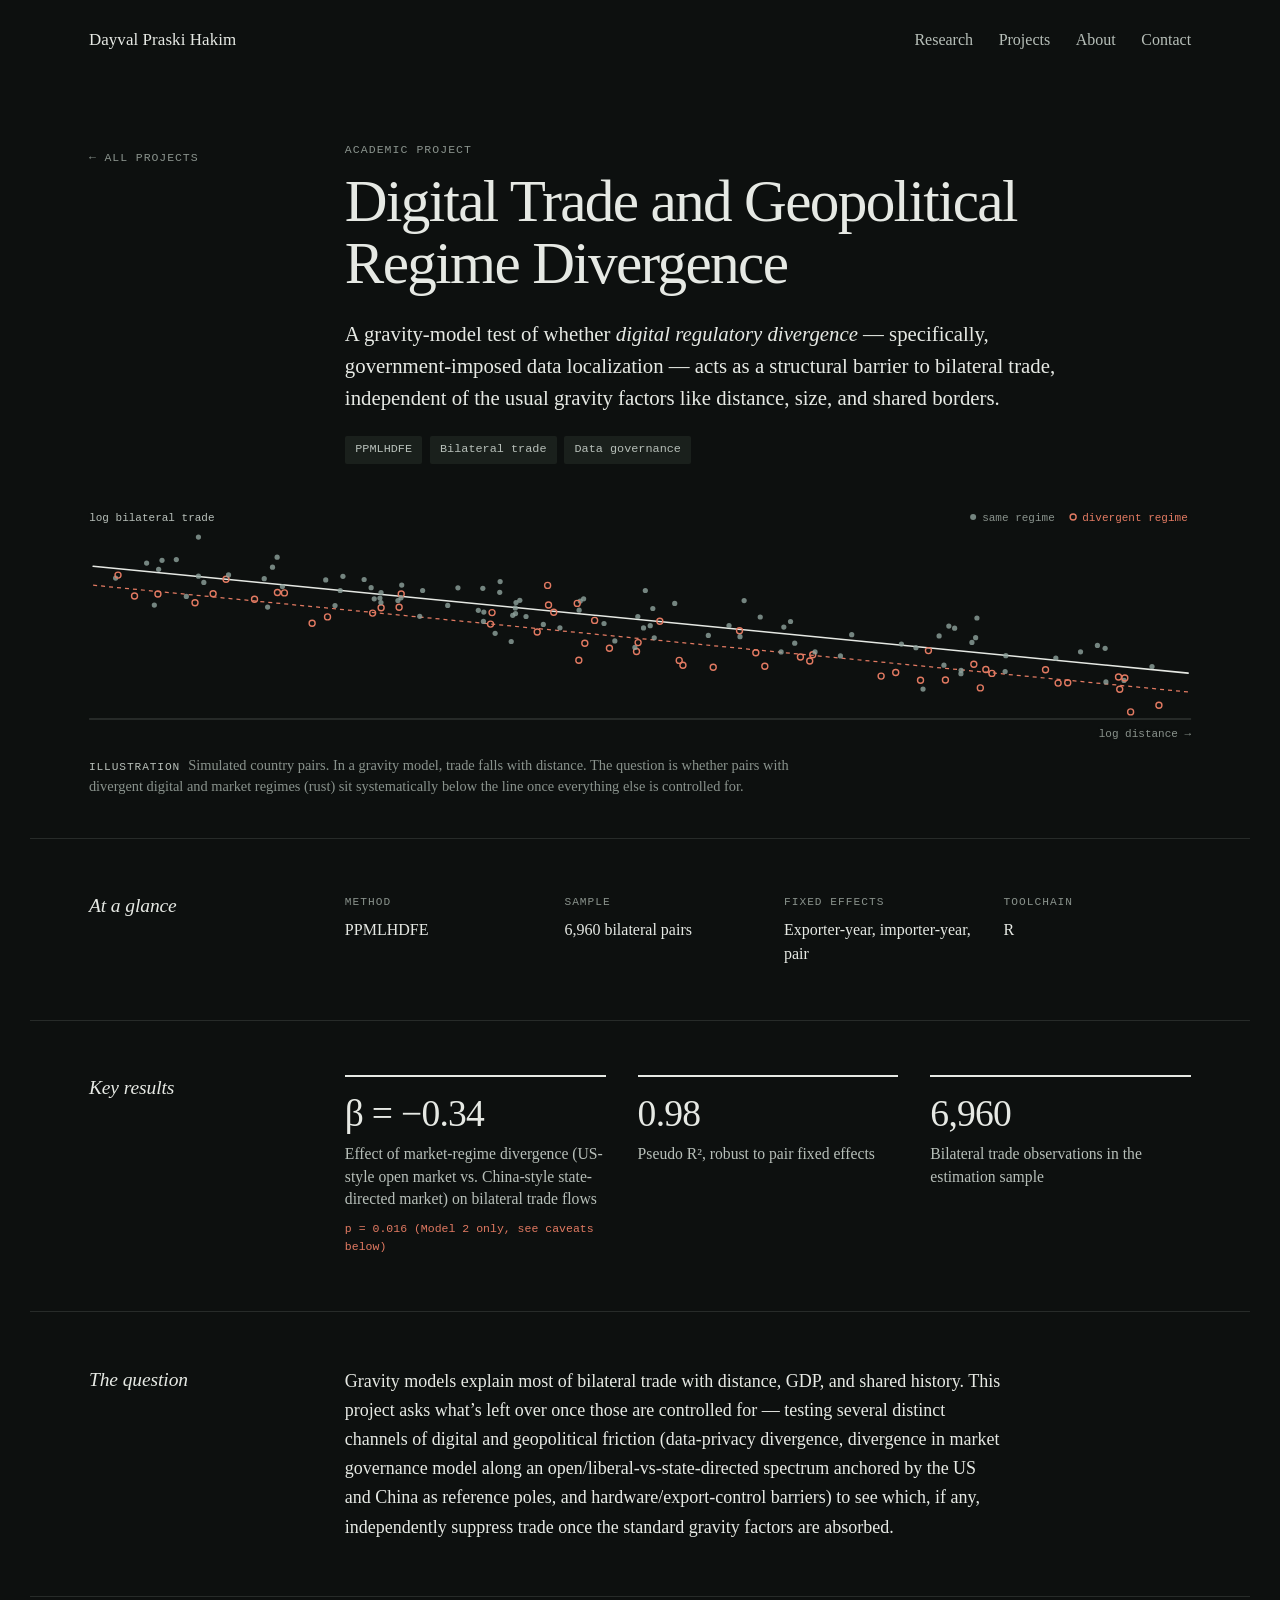
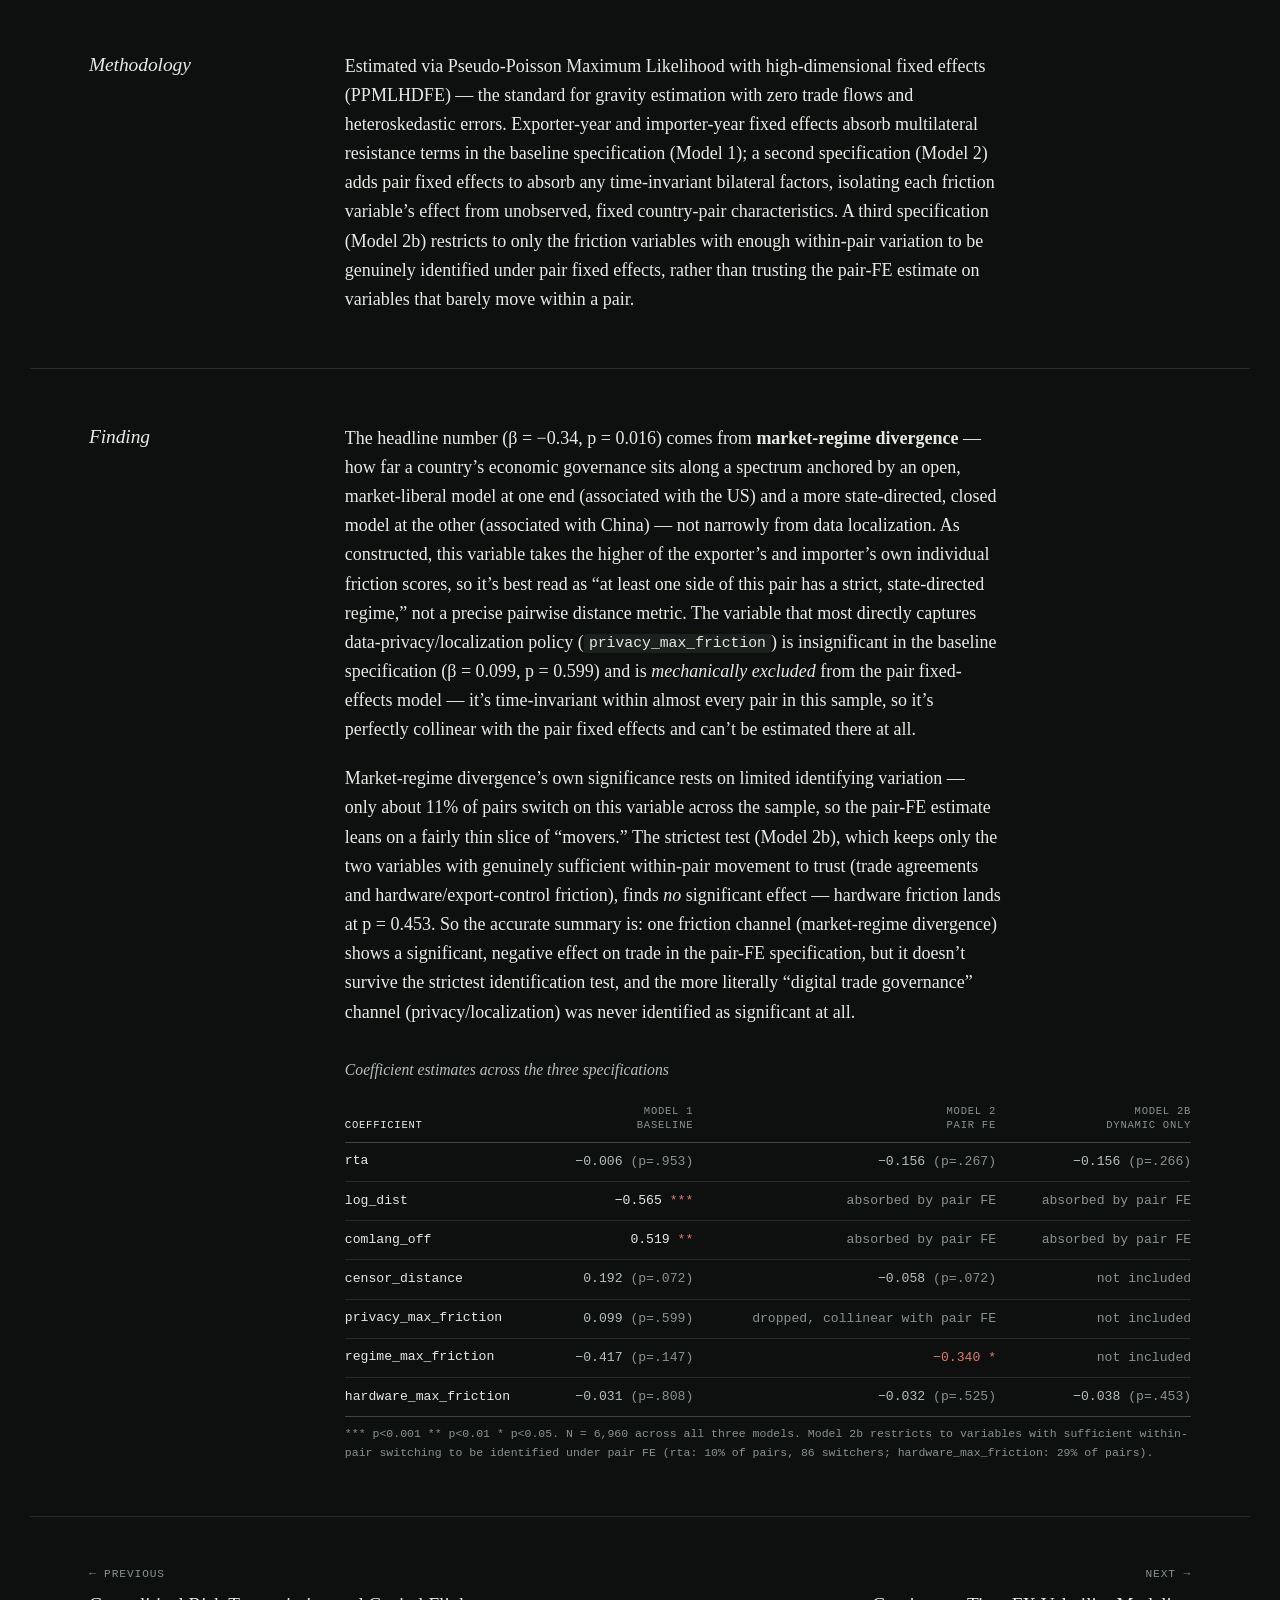
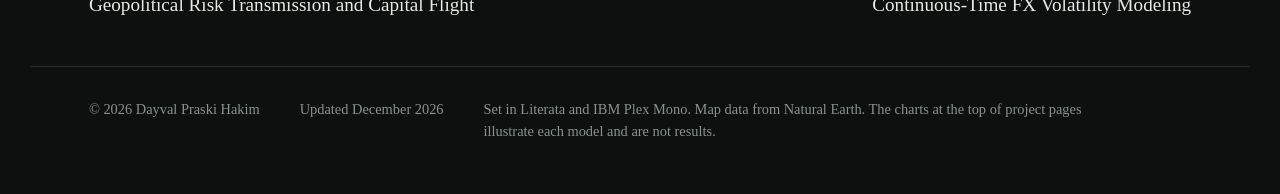
==== digital-trade.html @ ca42f5f5 "Add files via upload" ====
<!DOCTYPE html>
<html lang="en" class="no-js">
<head>
<meta charset="utf-8">
<meta name="viewport" content="width=device-width, initial-scale=1">
<title>Digital Trade &amp; Geopolitical Regime Divergence — D. P. Hakim</title>
<meta name="description" content="PPMLHDFE gravity estimation on how digital regulatory divergence and data localization affect bilateral trade flows.">
<meta name="author" content="Dayval Praski Hakim">
<meta name="theme-color" content="#0d100f">
<meta property="og:type" content="website">
<meta property="og:title" content="Digital Trade &amp; Geopolitical Regime Divergence — D. P. Hakim">
<meta property="og:description" content="PPMLHDFE gravity estimation on how digital regulatory divergence and data localization affect bilateral trade flows.">
<meta property="og:url" content="https://dayvalpraskihakim.github.io/digital-trade.html">
<link rel="canonical" href="https://dayvalpraskihakim.github.io/digital-trade.html">
<link rel="icon" href="favicon.svg" type="image/svg+xml">
<link rel="preload" href="fonts/literata-roman.woff2" as="font" type="font/woff2" crossorigin>
<link rel="stylesheet" href="style.css">
<script>document.documentElement.className = "js";</script>
<script defer src="site.js"></script>
<script data-goatcounter="https://leq.goatcounter.com/count" async src="https://gc.zgo.at/count.js"></script>
</head>
<body>
<a class="skip" href="#main">Skip to content</a>

<header class="site-header shell">
  <a class="wordmark" href="index.html">Dayval Praski Hakim</a>
  <nav class="site-nav" aria-label="Main">
    <a href="index.html#research">Research</a>
    <a href="index.html#projects">Projects</a>
    <a href="index.html#about">About</a>
    <a href="index.html#contact">Contact</a>
  </nav>
</header>

<main id="main">
<header class="paper-head shell split">
  <div class="margin"><a class="back" href="index.html#projects">← All projects</a></div>
  <div>
    <p class="head-meta"><span class="kicker">Academic project</span></p>
    <h1 class="title">Digital Trade and Geopolitical Regime Divergence</h1>
    <p class="abstract">A gravity-model test of whether <em>digital regulatory divergence</em> — specifically, government-imposed data localization — acts as a structural barrier to bilateral trade, independent of the usual gravity factors like distance, size, and shared borders.</p>
    <ul class="tags" aria-label="Topics"><li>PPMLHDFE</li><li>Bilateral trade</li><li>Data governance</li></ul>
  </div>
</header>

<figure class="model shell">
  <div class="model-plot" data-plot="gravity" data-seed="5" role="img" aria-label="Simulated country pairs: log trade falls with log distance, and pairs with divergent regimes sit below the fitted line."></div>
  <figcaption><b>Illustration</b>Simulated country pairs. In a gravity model, trade falls with distance. The question is whether pairs with divergent digital and market regimes (rust) sit systematically below the line once everything else is controlled for.</figcaption>
</figure>

<section class="block shell split" id="glance">
  <div class="margin"><h2 class="label">At a glance</h2></div>
  <div>
    <dl class="facts facts-top">
      <div><dt>Method</dt><dd>PPMLHDFE</dd></div>
      <div><dt>Sample</dt><dd>6,960 bilateral pairs</dd></div>
      <div><dt>Fixed effects</dt><dd>Exporter-year, importer-year, pair</dd></div>
      <div><dt>Toolchain</dt><dd>R</dd></div>
    </dl>
  </div>
</section>

<section class="block shell split" id="results">
  <div class="margin"><h2 class="label">Key results</h2></div>
  <div>
    <div class="stats">
        <div class="stat"><div class="stat-num">β = −0.34</div><div class="stat-label">Effect of market-regime divergence (US-style open market vs. China-style state-directed market) on bilateral trade flows</div><div class="stat-note">p = 0.016 (Model 2 only, see caveats below)</div></div>
        <div class="stat"><div class="stat-num">0.98</div><div class="stat-label">Pseudo R², robust to pair fixed effects</div></div>
        <div class="stat"><div class="stat-num">6,960</div><div class="stat-label">Bilateral trade observations in the estimation sample</div></div>
      </div>
  </div>
</section>

<section class="block shell split" id="question">
  <div class="margin"><h2 class="label">The question</h2></div>
  <div>
    <div class="prose">
      <p>Gravity models explain most of bilateral trade with distance, GDP, and shared history. This project asks what’s left over once those are controlled for — testing several distinct channels of digital and geopolitical friction (data-privacy divergence, divergence in market governance model along an open/liberal-vs-state-directed spectrum anchored by the US and China as reference poles, and hardware/export-control barriers) to see which, if any, independently suppress trade once the standard gravity factors are absorbed.</p>
    </div>
  </div>
</section>

<section class="block shell split" id="method">
  <div class="margin"><h2 class="label">Methodology</h2></div>
  <div>
    <div class="prose">
      <p>Estimated via Pseudo-Poisson Maximum Likelihood with high-dimensional fixed effects (PPMLHDFE) — the standard for gravity estimation with zero trade flows and heteroskedastic errors. Exporter-year and importer-year fixed effects absorb multilateral resistance terms in the baseline specification (Model 1); a second specification (Model 2) adds pair fixed effects to absorb any time-invariant bilateral factors, isolating each friction variable’s effect from unobserved, fixed country-pair characteristics. A third specification (Model 2b) restricts to only the friction variables with enough within-pair variation to be genuinely identified under pair fixed effects, rather than trusting the pair-FE estimate on variables that barely move within a pair.</p>
    </div>
  </div>
</section>

<section class="block shell split" id="finding">
  <div class="margin"><h2 class="label">Finding</h2></div>
  <div>
                <div class="prose">
                  <p>The headline number (β = −0.34, p = 0.016) comes from <strong>market-regime divergence</strong> — how far a country’s economic governance sits along a spectrum anchored by an open, market-liberal model at one end (associated with the US) and a more state-directed, closed model at the other (associated with China) — not narrowly from data localization. As constructed, this variable takes the higher of the exporter’s and importer’s own individual friction scores, so it’s best read as “at least one side of this pair has a strict, state-directed regime,” not a precise pairwise distance metric. The variable that most directly captures data-privacy/localization policy (<code>privacy_max_friction</code>) is insignificant in the baseline specification (β = 0.099, p = 0.599) and is <em>mechanically excluded</em> from the pair fixed-effects model — it’s time-invariant within almost every pair in this sample, so it’s perfectly collinear with the pair fixed effects and can’t be estimated there at all.</p>
                  <p>Market-regime divergence’s own significance rests on limited identifying variation — only about 11% of pairs switch on this variable across the sample, so the pair-FE estimate leans on a fairly thin slice of “movers.” The strictest test (Model 2b), which keeps only the two variables with genuinely sufficient within-pair movement to trust (trade agreements and hardware/export-control friction), finds <em>no</em> significant effect — hardware friction lands at p = 0.453. So the accurate summary is: one friction channel (market-regime divergence) shows a significant, negative effect on trade in the pair-FE specification, but it doesn’t survive the strictest identification test, and the more literally “digital trade governance” channel (privacy/localization) was never identified as significant at all.</p>
                </div>

    <figure class="table-fig">
<figcaption class="table-cap">Coefficient estimates across the three specifications</figcaption>
<div class="table-wrap">
<table class="data">
        <thead>
          <tr><th scope="col">Coefficient</th><th scope="col">Model 1<br>Baseline</th><th scope="col">Model 2<br>Pair FE</th><th scope="col">Model 2b<br>Dynamic only</th></tr>
        </thead>
        <tbody>
          <tr><th scope="row">rta</th><td>−0.006 <span class="dim">(p=.953)</span></td><td>−0.156 <span class="dim">(p=.267)</span></td><td>−0.156 <span class="dim">(p=.266)</span></td></tr>
          <tr><th scope="row">log_dist</th><td class="strong">−0.565<span class="sig"> ***</span></td><td class="dim">absorbed by pair FE</td><td class="dim">absorbed by pair FE</td></tr>
          <tr><th scope="row">comlang_off</th><td class="strong">0.519<span class="sig"> **</span></td><td class="dim">absorbed by pair FE</td><td class="dim">absorbed by pair FE</td></tr>
          <tr><th scope="row">censor_distance</th><td>0.192 <span class="dim">(p=.072)</span></td><td>−0.058 <span class="dim">(p=.072)</span></td><td class="dim">not included</td></tr>
          <tr><th scope="row">privacy_max_friction</th><td>0.099 <span class="dim">(p=.599)</span></td><td class="dim">dropped, collinear with pair FE</td><td class="dim">not included</td></tr>
          <tr><th scope="row">regime_max_friction</th><td>−0.417 <span class="dim">(p=.147)</span></td><td class="sig">−0.340 *</td><td class="dim">not included</td></tr>
          <tr><th scope="row">hardware_max_friction</th><td>−0.031 <span class="dim">(p=.808)</span></td><td>−0.032 <span class="dim">(p=.525)</span></td><td>−0.038 <span class="dim">(p=.453)</span></td></tr>
        </tbody>
      </table>
</div>
</figure>
    <p class="table-note">*** p&lt;0.001  ** p&lt;0.01  * p&lt;0.05. N = 6,960 across all three models. Model 2b restricts to variables with sufficient within-pair switching to be identified under pair FE (rta: 10% of pairs, 86 switchers; hardware_max_friction: 29% of pairs).</p>
  </div>
</section>

<nav class="pager shell" aria-label="More projects">
  <a class="prev" href="main-project-a.html"><span class="dir">← Previous</span><span class="t">Geopolitical Risk Transmission and Capital Flight</span></a>
  <a class="next" href="fx-volatility.html"><span class="dir">Next →</span><span class="t">Continuous-Time FX Volatility Modeling</span></a>
</nav>
</main>

<footer class="site-footer shell">
  <p>© 2026 Dayval Praski Hakim</p>
  <p>Updated <span data-updated>September 2026</span></p>
  <p class="colophon">Set in Literata and IBM Plex Mono. Map data from Natural Earth. The charts at the top of project pages illustrate each model and are not results.</p>
</footer>
</body>
</html>
---- style.css ----
/* ==========================================================================
   Dayval Praski Hakim — site stylesheet
   One black palette for the whole site. Type: Literata (text + display)
   and IBM Plex Mono (numbers, labels). Rust marks shocks, significance
   and live status; sage carries everything else.
   ========================================================================== */

/* ---------- Fonts (self-hosted, see fonts/OFL-*.txt) ---------- */
@font-face {
  font-family: "Literata";
  src: url("fonts/literata-roman.woff2") format("woff2");
  font-weight: 300 700;
  font-style: normal;
  font-display: swap;
}
@font-face {
  font-family: "Literata";
  src: url("fonts/literata-italic.woff2") format("woff2");
  font-weight: 300 700;
  font-style: italic;
  font-display: swap;
}
@font-face {
  font-family: "IBM Plex Mono";
  src: url("fonts/plex-mono-400.woff2") format("woff2");
  font-weight: 400;
  font-style: normal;
  font-display: swap;
}
@font-face {
  font-family: "IBM Plex Mono";
  src: url("fonts/plex-mono-500.woff2") format("woff2");
  font-weight: 500;
  font-style: normal;
  font-display: swap;
}
/* Greek letters, arrows and maths symbols inside mono text come from Literata */
@font-face {
  font-family: "IBM Plex Mono";
  src: url("fonts/literata-roman.woff2") format("woff2");
  font-weight: 400 500;
  font-style: normal;
  font-display: swap;
  unicode-range: U+0370-03FF, U+2080-209F, U+2190-2195, U+2200-2211, U+2213-22FF;
}

/* ---------- Tokens ---------- */
:root {
  color-scheme: dark;

  --paper: #0d100f;      /* page ground */
  --raised: #151a17;     /* hover rows, cards */
  --plate: #1a201c;      /* figure mounts, tags */
  --ink: #e6e9e4;
  --ink-2: #b7bfb9;
  --ink-3: #89928c;
  --line: rgba(230, 233, 228, 0.12);
  --line-2: rgba(230, 233, 228, 0.24);

  --sage: #8fa39c;
  --sage-soft: #25302b;
  --sage-deep: #b9c7c0;
  --rust: #e27a62;
  --rust-wash: rgba(226, 122, 98, 0.16);
  --edge: rgba(0, 0, 0, 0.6);
  --dot: rgba(143, 163, 156, 0.34);

  --serif: "Literata", "Iowan Old Style", "Palatino Linotype", Palatino, Georgia, serif;
  --mono: "IBM Plex Mono", ui-monospace, "SFMono-Regular", Menlo, Consolas, monospace;

  --measure: 41rem;
  --gutter: clamp(16px, 4.6vw, 60px);
  --margin-col: clamp(9rem, 16vw, 13rem);
  --gap: clamp(1.25rem, 4vw, 4.5rem);
}

/* ---------- Base ---------- */
*,
*::before,
*::after { box-sizing: border-box; }

html {
  background: var(--paper);
  -webkit-text-size-adjust: 100%;
  text-size-adjust: 100%;
}
@media (prefers-reduced-motion: no-preference) {
  html { scroll-behavior: smooth; }
}

body {
  margin: 0;
  background: var(--paper);
  color: var(--ink);
  font-family: var(--serif);
  font-size: 1.125rem;
  line-height: 1.62;
  font-optical-sizing: auto;
  font-kerning: normal;
  -webkit-font-smoothing: antialiased;
  -moz-osx-font-smoothing: grayscale;
}

img { max-width: 100%; height: auto; }

a {
  color: inherit;
  text-decoration-line: underline;
  text-decoration-thickness: 1px;
  text-decoration-color: var(--line-2);
  text-underline-offset: 0.2em;
  transition: color 0.18s ease, text-decoration-color 0.18s ease;
}
a:hover { text-decoration-color: var(--rust); }

:focus-visible {
  outline: 2px solid var(--rust);
  outline-offset: 3px;
  border-radius: 2px;
}

::selection { background: var(--rust); color: var(--paper); }

strong { font-weight: 600; }
em { font-style: italic; }
var { font-family: var(--serif); font-style: italic; }
sub, sup { font-size: 0.72em; line-height: 0; }

code {
  font-family: var(--mono);
  font-size: 0.82em;
  background: var(--plate);
  padding: 0.1em 0.35em;
  border-radius: 2px;
}

.skip {
  position: absolute;
  left: -9999px;
  top: 0.75rem;
  background: var(--ink);
  color: var(--paper);
  padding: 0.5rem 0.9rem;
  z-index: 10;
}
.skip:focus { left: 0.75rem; }

[id] { scroll-margin-top: 1.5rem; }

/* ---------- Layout ---------- */
.shell {
  max-width: 1220px;
  margin-inline: auto;
  padding-inline: var(--gutter);
}

/* Margin-note grid: label on the left, content on the right */
.split {
  display: grid;
  grid-template-columns: var(--margin-col) minmax(0, 1fr);
  column-gap: var(--gap);
  align-items: start;
}
.split > .margin { position: sticky; top: 1.75rem; }

@media (max-width: 860px) {
  .split { grid-template-columns: minmax(0, 1fr); row-gap: 1rem; }
  .split > .margin { position: static; }
}

.prose { max-width: var(--measure); }
.prose > * { margin-top: 0; }
.prose p { margin-bottom: 1.1em; }
.prose p:last-child { margin-bottom: 0; }
.prose ul {
  list-style: none;
  padding: 0;
  margin: 1.4rem 0;
}
.prose li {
  position: relative;
  padding-left: 1.5rem;
  margin-bottom: 0.65rem;
  color: var(--ink-2);
}
.prose li::before {
  content: "";
  position: absolute;
  left: 0;
  top: 0.82em;
  width: 0.75rem;
  height: 1px;
  background: var(--ink-3);
}

/* ---------- Small type ---------- */
.kicker {
  font-family: var(--mono);
  font-weight: 500;
  font-size: 0.72rem;
  line-height: 1.5;
  letter-spacing: 0.09em;
  text-transform: uppercase;
  color: var(--ink-3);
  margin: 0;
}
.label {
  font-style: italic;
  font-weight: 400;
  font-size: 1.22rem;
  line-height: 1.3;
  letter-spacing: -0.005em;
  margin: 0;
  color: var(--ink);
}
.margin .note {
  font-size: 0.95rem;
  line-height: 1.5;
  color: var(--ink-3);
  margin: 0.45rem 0 0;
  max-width: 16em;
}

/* ---------- Header ---------- */
.site-header {
  display: flex;
  flex-wrap: wrap;
  align-items: baseline;
  justify-content: space-between;
  gap: 0.6rem 2rem;
  padding-block: 1.5rem 0;
  view-transition-name: header;
}
.wordmark {
  font-size: 1.06rem;
  font-weight: 500;
  letter-spacing: 0.005em;
  text-decoration: none;
}
.wordmark:hover { color: var(--rust); }
.site-nav {
  display: flex;
  flex-wrap: wrap;
  gap: 0.2rem 1.6rem;
  font-size: 1rem;
}
.site-nav a {
  color: var(--ink-2);
  text-decoration: none;
  padding-block: 0.2rem;
  border-bottom: 1px solid transparent;
}
.site-nav a:hover { color: var(--ink); border-bottom-color: var(--rust); }

/* ---------- Home: the map ---------- */
.atlas { padding-block: clamp(2.75rem, 7vw, 5rem) clamp(2.5rem, 6vw, 4rem); }
.atlas-title {
  font-weight: 400;
  font-size: clamp(2rem, 4.2vw, 3.3rem);
  line-height: 1.08;
  letter-spacing: -0.026em;
  font-variation-settings: "opsz" 72;
  margin: 0;
  max-width: 17em;
  text-wrap: balance;
}
.atlas-sub {
  font-size: clamp(1.08rem, 1.6vw, 1.25rem);
  line-height: 1.5;
  color: var(--ink-2);
  margin: 0.9rem 0 0;
  max-width: 34em;
}
.atlas-scroll { margin-top: clamp(1.75rem, 4.5vw, 3rem); }
.atlas-map { position: relative; aspect-ratio: 1180 / 460; }
.atlas-svg {
  position: absolute;
  inset: 0;
  width: 100%;
  height: 100%;
  display: block;
  overflow: visible;
}
.atlas-land { fill: none; stroke: var(--dot); stroke-width: 4.2; stroke-linecap: round; }
.atlas-arc {
  fill: none;
  stroke: var(--rust);
  stroke-width: 1.3;
  stroke-dasharray: 3 5;
  opacity: 0.7;
}

/* On phones the map keeps a readable size and scrolls sideways */
@media (max-width: 760px) {
  .atlas-scroll {
    overflow-x: auto;
    margin-inline: calc(-1 * var(--gutter));
    padding-inline: var(--gutter);
    scrollbar-width: none;
    -webkit-overflow-scrolling: touch;
  }
  .atlas-scroll::-webkit-scrollbar { display: none; }
  .atlas-map { width: 780px; }
}

.pin {
  position: absolute;
  width: 28px;
  height: 28px;
  margin: -14px 0 0 -14px;
  padding: 0;
  border: 0;
  border-radius: 50%;
  background: transparent;
  color: inherit;
  font: inherit;
  cursor: pointer;
}
.pin:focus-visible { outline: none; }
.pin-dot {
  position: absolute;
  left: 50%;
  top: 50%;
  width: 9px;
  height: 9px;
  margin: -4.5px 0 0 -4.5px;
  border-radius: 50%;
  background: var(--rust);
  box-shadow: 0 0 0 4px var(--rust-wash);
  transition: box-shadow 0.25s ease, transform 0.25s ease;
}
.pin.big .pin-dot { width: 12px; height: 12px; margin: -6px 0 0 -6px; }
.pin:hover .pin-dot,
.pin.on .pin-dot { box-shadow: 0 0 0 7px var(--rust-wash), 0 0 0 8px rgba(226, 122, 98, 0.4); transform: scale(1.12); }
.pin:focus-visible .pin-dot { box-shadow: 0 0 0 3px var(--paper), 0 0 0 5px var(--rust); }
.pin-label {
  position: absolute;
  top: 50%;
  left: 22px;
  transform: translateY(-50%);
  white-space: nowrap;
  font-family: var(--mono);
  font-size: 11.5px;
  letter-spacing: 0.02em;
  color: var(--ink-2);
  text-shadow: 0 0 4px var(--paper), 0 0 8px var(--paper), 0 0 2px var(--paper);
  pointer-events: none;
  transition: color 0.2s ease, opacity 0.2s ease;
}
.pin.l .pin-label { left: auto; right: 22px; }
.pin:hover .pin-label { color: var(--ink); }
.pin.on .pin-label { color: var(--rust); }

.home {
  position: absolute;
  width: 9px;
  height: 9px;
  margin: -4.5px 0 0 -4.5px;
  border-radius: 50%;
  border: 1.5px solid var(--ink);
  background: var(--paper);
  pointer-events: none;
}
.home .pin-label { left: 14px; font-size: 11px; color: var(--ink-3); }

.atlas-card {
  display: grid;
  grid-template-columns: minmax(11rem, 15rem) minmax(0, 1fr);
  gap: 0.6rem 2.5rem;
  align-items: start;
  margin-top: 1.1rem;
  padding: 1rem 1.25rem;
  min-height: 7.4rem;
  background: var(--raised);
  border: 1px solid var(--line);
  border-radius: 8px;
}
.card-place {
  font-family: var(--mono);
  font-weight: 500;
  font-size: 0.7rem;
  letter-spacing: 0.09em;
  text-transform: uppercase;
  color: var(--rust);
  margin: 0;
}
.card-note {
  font-size: 0.95rem;
  line-height: 1.45;
  color: var(--ink-2);
  margin: 0.35rem 0 0;
}
.card-work {
  list-style: none;
  margin: 0;
  padding: 0;
  display: grid;
  grid-template-columns: repeat(auto-fill, minmax(15.5rem, 1fr));
  column-gap: 1.75rem;
  align-content: start;
}
.card-work a {
  display: flex;
  justify-content: flex-start;
  align-items: baseline;
  gap: 0.55rem;
  padding: 0.45rem 0;
  border-bottom: 1px solid var(--line);
  font-size: 0.98rem;
  line-height: 1.35;
  text-decoration: none;
}
.card-work a::before { content: "→"; color: var(--rust); }
.card-work a:hover { color: var(--rust); }
.card-work .k {
  margin-left: auto;
  font-family: var(--mono);
  font-size: 0.64rem;
  letter-spacing: 0.07em;
  text-transform: uppercase;
  color: var(--ink-3);
  white-space: nowrap;
}
@media (max-width: 760px) {
  .atlas-card { grid-template-columns: minmax(0, 1fr); min-height: 0; }
  .card-work { grid-template-columns: minmax(0, 1fr); }
}

.atlas-foot {
  display: flex;
  flex-wrap: wrap;
  justify-content: space-between;
  gap: 0.5rem 2rem;
  margin-top: 1.2rem;
  font-family: var(--mono);
  font-size: 0.74rem;
  line-height: 1.6;
  color: var(--ink-3);
}
.atlas-foot p { margin: 0; }
.hint-narrow { display: none; }
@media (max-width: 760px) {
  .hint-wide { display: none; }
  .hint-narrow { display: inline; }
}
.lg { display: inline-block; vertical-align: middle; margin-right: 0.55rem; }
.lg-pin { width: 8px; height: 8px; border-radius: 50%; background: var(--rust); }
.lg-arc { width: 22px; border-top: 1.5px dashed var(--rust); margin-left: 1.6rem; }

/* ---------- Home: sections ---------- */
.band {
  border-top: 1px solid var(--line);
  padding-block: clamp(3rem, 7vw, 6rem);
}

.feature-title {
  font-weight: 400;
  font-size: clamp(1.6rem, 2.9vw, 2.3rem);
  line-height: 1.17;
  letter-spacing: -0.014em;
  margin: 0.7rem 0 1.1rem;
  max-width: 22em;
  text-wrap: balance;
}
.feature-title a { text-decoration: none; }
.feature-title a:hover { color: var(--rust); }

.head-meta {
  display: flex;
  flex-wrap: wrap;
  align-items: center;
  gap: 0.6rem 1.25rem;
  margin: 0;
}

.tags {
  list-style: none;
  display: flex;
  flex-wrap: wrap;
  gap: 0.45rem;
  padding: 0;
  margin: 1.4rem 0 0;
}
.tags li {
  font-family: var(--mono);
  font-size: 0.74rem;
  line-height: 1;
  color: var(--ink-2);
  background: var(--plate);
  padding: 0.5rem 0.65rem;
  border-radius: 2px;
}

.actions {
  display: flex;
  flex-wrap: wrap;
  align-items: baseline;
  gap: 0.75rem 1.75rem;
  margin-top: 1.9rem;
}
.go {
  font-size: 1.04rem;
  text-decoration: none;
  border-bottom: 1px solid var(--line-2);
  padding-bottom: 0.1rem;
  display: inline-flex;
  align-items: baseline;
  gap: 0.35rem;
}
.go:hover { border-bottom-color: var(--rust); color: var(--rust); }
.go svg { width: 0.7em; height: 0.7em; align-self: center; }

/* Project index */
.projects {
  list-style: none;
  margin: 0;
  padding: 0;
  border-bottom: 1px solid var(--line);
}
.project > a {
  display: grid;
  grid-template-columns: 8.75rem minmax(0, 1fr) 7.5rem;
  gap: 0.9rem 1.75rem;
  align-items: start;
  padding-block: 1.55rem;
  border-top: 1px solid var(--line);
  text-decoration: none;
  transition: background-color 0.2s ease;
}
.project > a:hover { background: linear-gradient(90deg, transparent, var(--raised) 12%, var(--raised) 88%, transparent); }
.project-glyph { display: block; height: 3.3rem; margin-top: 0.25rem; }
.project-title {
  display: block;
  font-size: 1.3rem;
  line-height: 1.28;
  letter-spacing: -0.006em;
  text-wrap: balance;
}
.project > a:hover .project-title {
  text-decoration: underline;
  text-decoration-thickness: 1px;
  text-decoration-color: var(--rust);
  text-underline-offset: 0.2em;
}
.project-desc {
  display: block;
  font-size: 1rem;
  line-height: 1.5;
  color: var(--ink-2);
  margin-top: 0.4rem;
  max-width: 36em;
}
.project-meta {
  display: block;
  font-family: var(--mono);
  font-size: 0.74rem;
  letter-spacing: 0.02em;
  color: var(--ink-3);
  margin-top: 0.7rem;
}
.project-status { padding-top: 0.45rem; text-align: right; }
@media (max-width: 720px) {
  .project > a { grid-template-columns: minmax(0, 1fr); gap: 0.6rem; }
  .project-glyph { width: 8.75rem; height: 2.9rem; }
  .project-status { padding-top: 0; text-align: left; order: -1; }
  .project-status:empty { display: none; }
}

/* Status: dot + word */
.status {
  display: inline-flex;
  align-items: center;
  gap: 0.45rem;
  font-family: var(--mono);
  font-weight: 500;
  font-size: 0.68rem;
  letter-spacing: 0.08em;
  text-transform: uppercase;
  color: var(--ink-2);
  white-space: nowrap;
}
.status::before {
  content: "";
  width: 0.5rem;
  height: 0.5rem;
  border-radius: 50%;
  background: var(--ink-3);
  flex: none;
}
.status[data-s="preprint"]::before { background: var(--rust); }
.status[data-s="ongoing"]::before { background: transparent; box-shadow: inset 0 0 0 1.5px var(--sage); }
.status[data-s="null"]::before { background: var(--ink-3); }

/* About */
.pull {
  font-style: italic;
  font-size: clamp(1.5rem, 2.7vw, 2.05rem);
  line-height: 1.28;
  letter-spacing: -0.012em;
  margin: 0 0 1.4rem;
  max-width: 22em;
}
.epigraph { margin: 2.25rem 0 0; max-width: 36rem; }
.epigraph blockquote { margin: 0; }
.epigraph p {
  margin: 0;
  font-style: italic;
  font-size: 1.1rem;
  line-height: 1.55;
  color: var(--ink);
  text-indent: -0.4em;
}
.epigraph figcaption { margin-top: 0.6rem; font-size: 0.92rem; color: var(--ink-3); }
.epigraph figcaption a { color: inherit; }

/* Key facts (About and project pages) */
.facts {
  display: grid;
  grid-template-columns: repeat(auto-fit, minmax(11.5rem, 1fr));
  gap: 1.4rem 2rem;
  margin: 2.25rem 0 0;
  padding-top: 1.6rem;
  border-top: 1px solid var(--line);
}
.facts > div { min-width: 0; }
.facts dt,
.contact-list dt {
  font-family: var(--mono);
  font-weight: 500;
  font-size: 0.7rem;
  letter-spacing: 0.09em;
  text-transform: uppercase;
  color: var(--ink-3);
}
.facts dt { margin-bottom: 0.4rem; }
.facts dd { margin: 0; font-size: 1rem; line-height: 1.5; }
.facts.facts-top { margin-top: 0; padding-top: 0; border-top: 0; }
.facts.pair { grid-template-columns: repeat(2, minmax(0, 1fr)); max-width: 40rem; }
@media (max-width: 520px) { .facts.pair { grid-template-columns: minmax(0, 1fr); } }
.glance-note {
  font-size: 1rem;
  line-height: 1.55;
  color: var(--ink-2);
  margin: 1.6rem 0 0;
}
.after-stats { margin-top: 2.2rem; }

/* Contact */
.display-2 {
  font-weight: 380;
  font-size: clamp(2.3rem, 5.4vw, 3.9rem);
  line-height: 1;
  letter-spacing: -0.028em;
  font-variation-settings: "opsz" 72;
  margin: 0 0 2.1rem;
}
.contact-list {
  margin: 0;
  border-top: 1px solid var(--line);
  max-width: 44rem;
}
.contact-list > div {
  display: grid;
  grid-template-columns: 7.5rem minmax(0, 1fr);
  gap: 0.25rem 1.25rem;
  align-items: baseline;
  padding-block: 0.95rem;
  border-bottom: 1px solid var(--line);
}
.contact-list dd { margin: 0; overflow-wrap: anywhere; }
.contact-list .sep { color: var(--ink-3); margin-inline: 0.4rem; }
@media (max-width: 520px) {
  .contact-list > div { grid-template-columns: minmax(0, 1fr); }
}
.clock { font-family: var(--mono); font-size: 0.92em; }

/* ---------- Footer ---------- */
.site-footer {
  border-top: 1px solid var(--line);
  padding-block: 2rem 3.25rem;
  display: flex;
  flex-wrap: wrap;
  gap: 0.6rem 2.5rem;
  font-size: 0.9rem;
  line-height: 1.5;
  color: var(--ink-3);
}
.site-footer p { margin: 0; }
.site-footer .colophon { flex: 1 1 22rem; max-width: 40rem; }

/* ---------- Project pages ---------- */
.paper-head { padding-block: clamp(2.5rem, 7vw, 5.25rem) clamp(1.75rem, 4vw, 2.75rem); }

.back {
  font-family: var(--mono);
  font-weight: 500;
  font-size: 0.72rem;
  letter-spacing: 0.08em;
  text-transform: uppercase;
  color: var(--ink-3);
  text-decoration: none;
  display: inline-block;
  padding-top: 0.35rem;
}
.back:hover { color: var(--rust); }

.title {
  font-weight: 380;
  font-size: clamp(2.1rem, 4.7vw, 3.7rem);
  line-height: 1.04;
  letter-spacing: -0.028em;
  font-variation-settings: "opsz" 72;
  margin: 0.8rem 0 1.5rem;
  max-width: 17em;
  text-wrap: balance;
}
.abstract {
  font-size: clamp(1.12rem, 1.65vw, 1.3rem);
  line-height: 1.52;
  margin: 0;
  max-width: 35em;
}
.head-meta {
  display: flex;
  flex-wrap: wrap;
  align-items: center;
  gap: 0.6rem 1.25rem;
  margin: 0;
}

/* Model illustration strip */
.model { margin-block: 0 clamp(1.5rem, 4vw, 2.5rem); }
.model-plot { height: clamp(150px, 19vw, 235px); }
.model figcaption {
  font-size: 0.9rem;
  line-height: 1.5;
  color: var(--ink-3);
  margin-top: 0.75rem;
  max-width: 50em;
}
.model figcaption b {
  font-family: var(--mono);
  font-weight: 500;
  font-size: 0.7rem;
  letter-spacing: 0.08em;
  text-transform: uppercase;
  color: var(--ink-2);
  margin-right: 0.5rem;
}

.block {
  border-top: 1px solid var(--line);
  padding-block: clamp(2.1rem, 4.5vw, 3.4rem);
}
.block h3 {
  font-size: 1.12rem;
  font-weight: 500;
  margin: 2.2rem 0 0.8rem;
}

/* Key results */
.stats {
  display: grid;
  grid-template-columns: repeat(auto-fit, minmax(11rem, 1fr));
  gap: 1.75rem 2rem;
}
.stat {
  border-top: 2px solid var(--ink);
  padding-top: 0.95rem;
  min-width: 0;
}
.stat-num {
  font-size: clamp(1.75rem, 3vw, 2.35rem);
  line-height: 1.1;
  letter-spacing: -0.02em;
  font-variant-numeric: lining-nums tabular-nums;
  font-variation-settings: "opsz" 60;
  overflow-wrap: anywhere;
}
.stat-label {
  font-size: 0.98rem;
  line-height: 1.45;
  color: var(--ink-2);
  margin-top: 0.55rem;
}
.stat-note {
  font-family: var(--mono);
  font-size: 0.72rem;
  color: var(--rust);
  margin-top: 0.55rem;
}

/* Figures */
.plate {
  margin: 2.1rem 0;
  background: var(--plate);
  padding: clamp(0.6rem, 1.6vw, 1.05rem);
  border-radius: 3px;
}
.plate img {
  display: block;
  width: 100%;
  height: auto;
  border-radius: 1px;
}
.plate.narrow img { max-width: 30rem; margin-inline: auto; }
.plate figcaption {
  font-size: 0.93rem;
  line-height: 1.5;
  color: var(--ink-2);
  margin-top: 0.85rem;
  padding-inline: 0.15rem;
  max-width: 48em;
}
.fig-no {
  font-family: var(--mono);
  font-weight: 500;
  font-size: 0.7rem;
  letter-spacing: 0.08em;
  text-transform: uppercase;
  color: var(--ink);
  margin-right: 0.55rem;
}
.fig-title { color: var(--ink); font-weight: 500; }

/* Tables */
.table-fig { margin: 2rem 0 0.5rem; }
.table-cap {
  font-style: italic;
  font-size: 0.98rem;
  line-height: 1.45;
  color: var(--ink-2);
  margin: 0 0 0.8rem;
  max-width: 44em;
}
/* Scrolls sideways on small screens, with soft shadows at the edges that still have content */
.table-wrap {
  overflow-x: auto;
  -webkit-overflow-scrolling: touch;
  background:
    linear-gradient(to right, var(--paper) 40%, transparent) left center / 2.5rem 100% no-repeat local,
    linear-gradient(to left, var(--paper) 40%, transparent) right center / 2.5rem 100% no-repeat local,
    radial-gradient(farthest-side at 0 50%, var(--edge), transparent) left center / 0.8rem 100% no-repeat scroll,
    radial-gradient(farthest-side at 100% 50%, var(--edge), transparent) right center / 0.8rem 100% no-repeat scroll;
}
table.data {
  width: 100%;
  min-width: 32rem;
  border-collapse: collapse;
  font-family: var(--mono);
  font-size: 0.82rem;
  line-height: 1.4;
  font-variant-numeric: tabular-nums;
}
table.data caption {
  caption-side: top;
  text-align: left;
  font-family: var(--serif);
  font-style: italic;
  font-size: 0.98rem;
  line-height: 1.45;
  color: var(--ink-2);
  padding-bottom: 0.8rem;
}
table.data th {
  font-weight: 500;
  font-size: 0.66rem;
  line-height: 1.35;
  letter-spacing: 0.07em;
  text-transform: uppercase;
  color: var(--ink-3);
  text-align: right;
  vertical-align: bottom;
  padding: 0.6rem 0.8rem;
  border-bottom: 1px solid var(--line-2);
}
table.data th var { text-transform: none; font-size: 1.25em; letter-spacing: 0; }
table.data td {
  text-align: right;
  padding: 0.62rem 0.8rem;
  border-bottom: 1px solid var(--line);
  color: var(--ink-2);
  white-space: nowrap;
}
table.data tbody th {
  font-weight: 400;
  font-size: inherit;
  line-height: inherit;
  letter-spacing: 0;
  text-transform: none;
  color: var(--ink);
  text-align: left;
  vertical-align: baseline;
  white-space: nowrap;
  border-bottom: 1px solid var(--line);
}
table.data th:first-child,
table.data td:first-child { text-align: left; padding-left: 0; color: var(--ink); }
table.data th:last-child,
table.data td:last-child { padding-right: 0; }
table.data tbody tr:last-child td,
table.data tbody tr:last-child th { border-bottom-color: var(--line-2); }
table.data .sig { color: var(--rust); }
table.data .dim { color: var(--ink-3); }
table.data .strong { color: var(--ink); }
table.data td.text { white-space: normal; }

.table-note {
  font-family: var(--mono);
  font-size: 0.72rem;
  line-height: 1.6;
  color: var(--ink-3);
  margin: 0.4rem 0 0;
}

/* Two-column definition rows (robustness checks, route options) */
.rows {
  margin: 1.6rem 0 0;
  border-top: 1px solid var(--line-2);
}
.rows > div {
  display: grid;
  grid-template-columns: 11rem minmax(0, 1fr);
  gap: 0.4rem 1.75rem;
  padding-block: 1.1rem;
  border-bottom: 1px solid var(--line);
}
.rows dt { font-style: italic; }
.rows dd { margin: 0; color: var(--ink-2); }
@media (max-width: 600px) {
  .rows > div { grid-template-columns: minmax(0, 1fr); }
}

/* Previous / next */
.pager {
  display: grid;
  grid-template-columns: 1fr 1fr;
  gap: 1.5rem 2rem;
  border-top: 1px solid var(--line);
  padding-block: 2.5rem 3rem;
}
.pager a { text-decoration: none; display: block; }
.pager .dir {
  font-family: var(--mono);
  font-weight: 500;
  font-size: 0.7rem;
  letter-spacing: 0.08em;
  text-transform: uppercase;
  color: var(--ink-3);
}
.pager .t {
  display: block;
  font-size: 1.2rem;
  line-height: 1.3;
  margin-top: 0.4rem;
  text-wrap: balance;
}
.pager a:hover .t { color: var(--rust); }
.pager .next { text-align: right; }
@media (max-width: 600px) {
  .pager { grid-template-columns: minmax(0, 1fr); }
  .pager .next { text-align: left; }
}

/* ---------- Charts (drawn by site.js) ---------- */
.no-js .model,
.no-js .project-glyph { visibility: hidden; }
[data-plot] { position: relative; }
[data-plot] svg { display: block; width: 100%; height: 100%; overflow: visible; }

.p-axis { stroke: var(--line-2); stroke-width: 1; fill: none; }
.p-grid { stroke: var(--line); stroke-width: 1; fill: none; }
.p-base { stroke: var(--ink-3); stroke-width: 1; stroke-dasharray: 2 4; fill: none; }
.p-line { stroke: var(--ink); stroke-width: 1.6; fill: none; stroke-linejoin: round; stroke-linecap: round; }
.p-line-2 { stroke: var(--sage-deep); stroke-width: 1.2; fill: none; stroke-linejoin: round; }
.p-faint { stroke: var(--sage); stroke-width: 1; fill: none; opacity: 0.32; }
.p-area { fill: var(--sage-soft); stroke: none; opacity: 0.85; }
.p-wash { fill: var(--rust-wash); stroke: none; }
.p-shock { stroke: var(--rust); stroke-width: 1.5; fill: none; }
.p-shock-dash { stroke: var(--rust); stroke-width: 1.25; stroke-dasharray: 4 4; fill: none; }
.p-dot { fill: var(--ink); stroke: none; }
.p-dot-soft { fill: var(--sage); stroke: none; opacity: 0.8; }
.p-dot-shock { fill: var(--rust); stroke: none; }
.p-ring-shock { fill: none; stroke: var(--rust); stroke-width: 1.4; }
.p-needle { stroke: var(--ink-2); stroke-width: 1; }
.p-label {
  font-family: var(--mono);
  font-size: 11px;
  fill: var(--ink-3);
  paint-order: stroke;
  stroke: var(--paper);
  stroke-width: 4px;
  stroke-linejoin: round;
}
.p-label.strong { fill: var(--ink-2); }
.p-label.shock { fill: var(--rust); }

/* Mini glyphs in the project index */
.mini .p-line { stroke-width: 1.3; stroke: var(--ink-2); transition: stroke 0.2s ease; }
.mini .p-faint { opacity: 0.45; }
.project > a:hover .mini .p-line { stroke: var(--rust); }

/* ---------- Motion ---------- */
@media (prefers-reduced-motion: no-preference) {
  @view-transition { navigation: auto; }
  ::view-transition-old(root),
  ::view-transition-new(root) { animation-duration: 0.3s; }

  .atlas-arc { animation: flow 2.6s linear infinite; }
  .pin.big .pin-dot { animation: breathe 3.2s ease-in-out infinite; }
}
@keyframes flow { to { stroke-dashoffset: -16; } }
@keyframes breathe {
  50% { box-shadow: 0 0 0 7px var(--rust-wash); }
}
@media (prefers-reduced-motion: reduce) {
  *,
  *::before,
  *::after {
    transition-duration: 0.01ms !important;
    animation-duration: 0.01ms !important;
  }
}

/* ---------- Print ---------- */
@media print {
  :root { --paper: #fff; --ink: #000; --ink-2: #222; --ink-3: #555; --line: #ccc; --line-2: #999; }
  .site-nav, [data-plot], .pager, .atlas-scroll, .atlas-foot { display: none !important; }
  body { font-size: 11pt; }
  .split > .margin { position: static; }
}
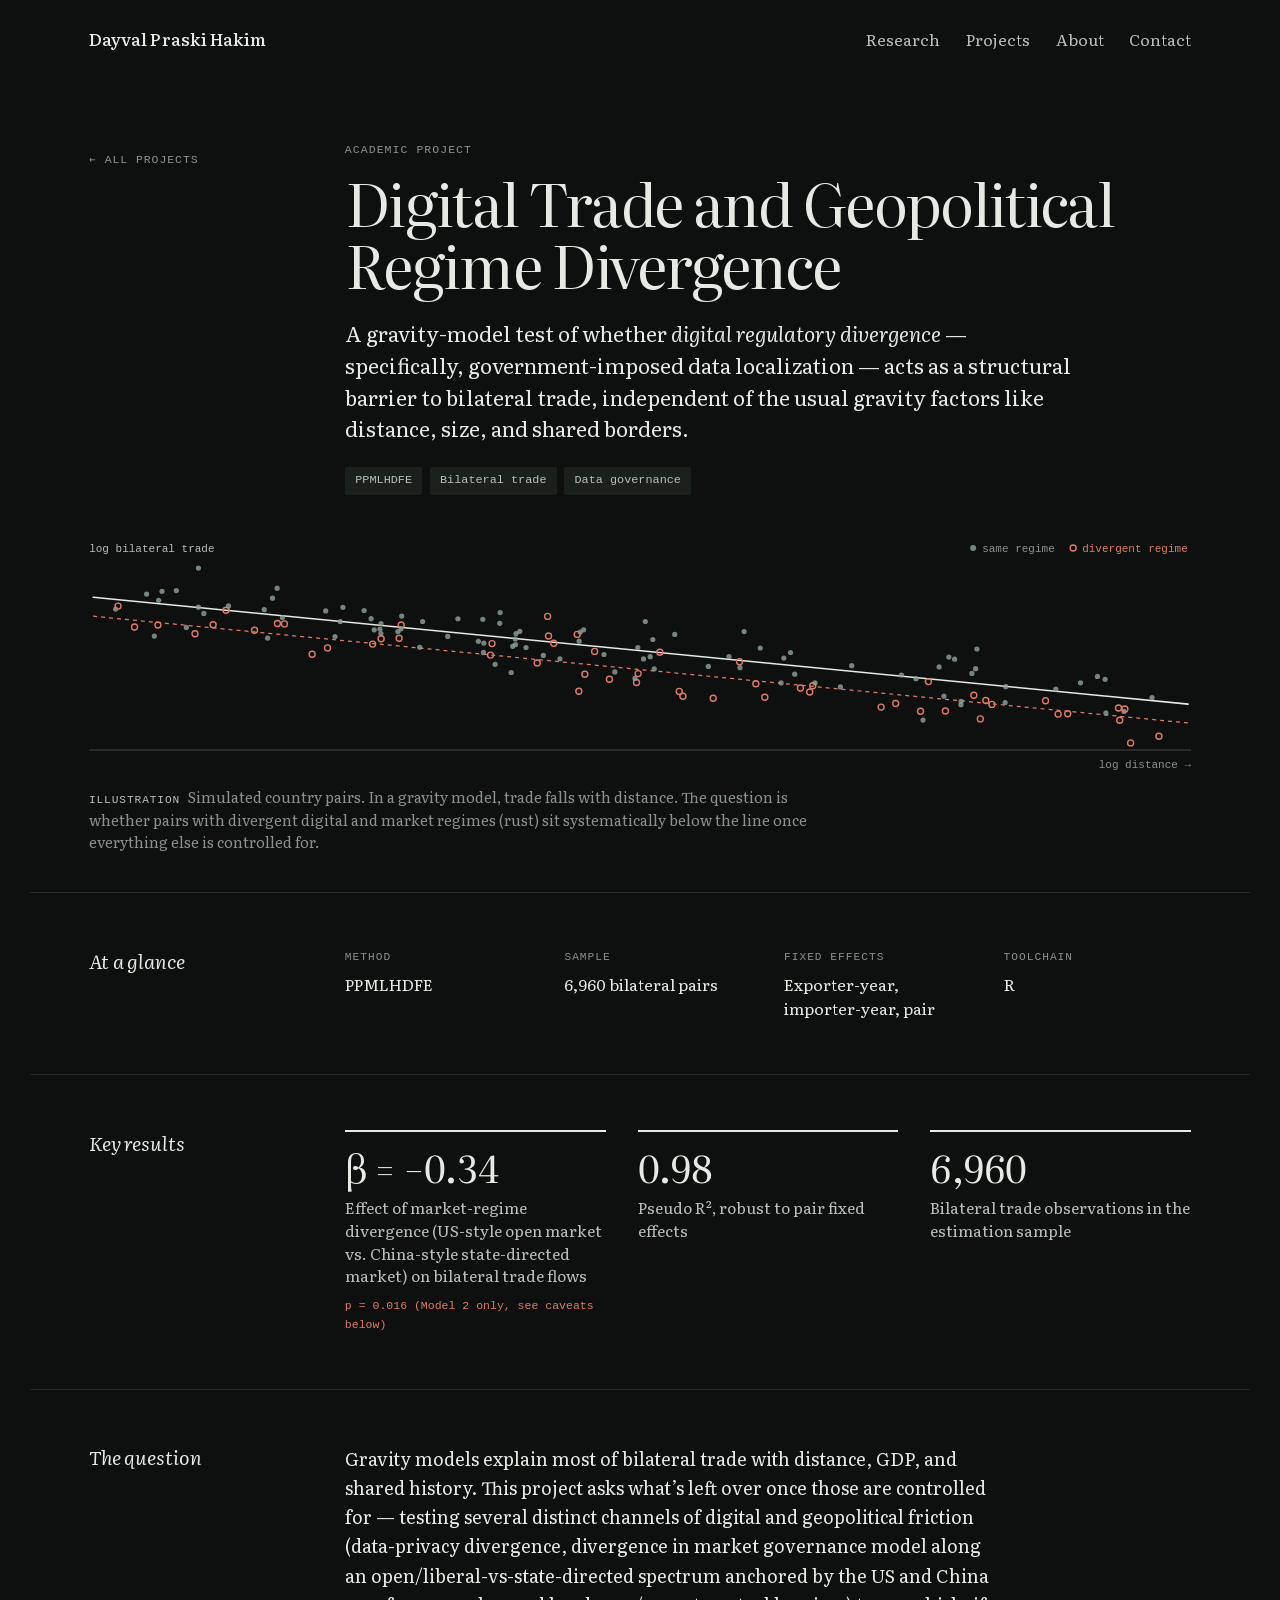
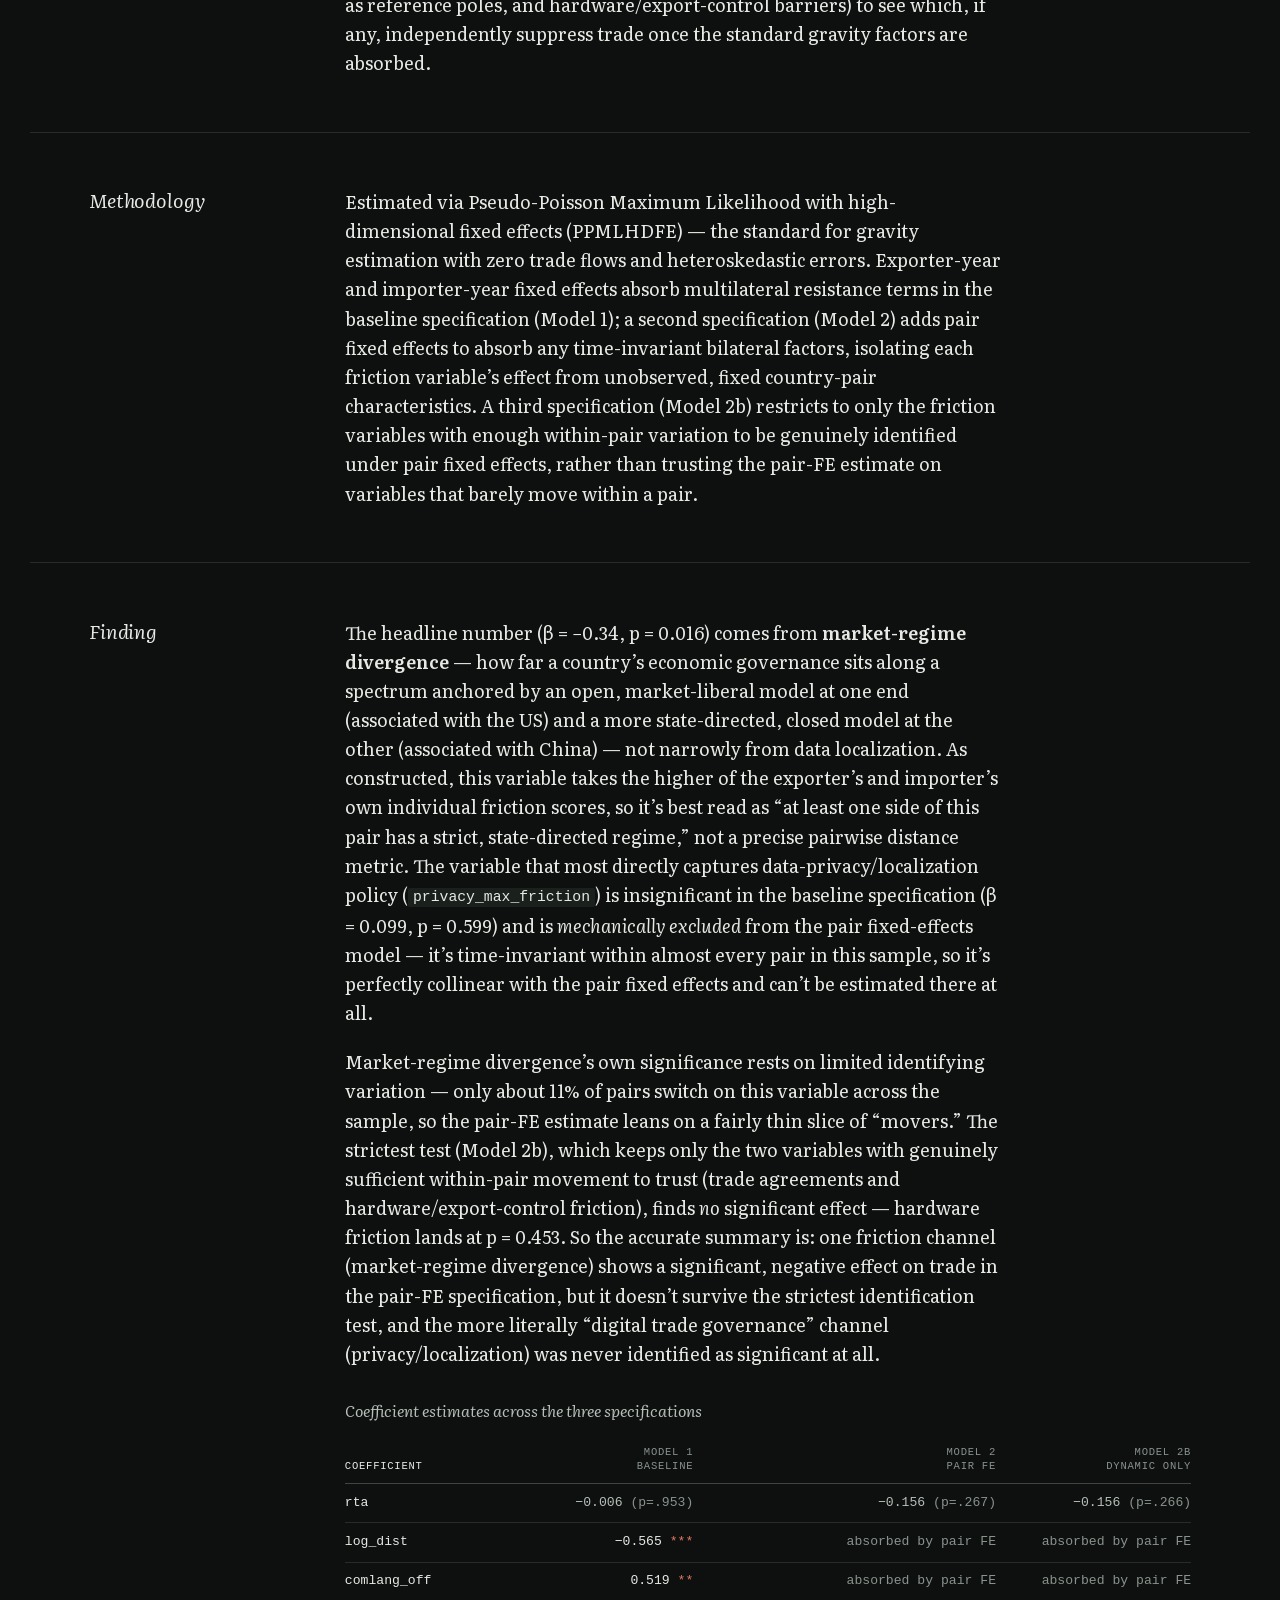
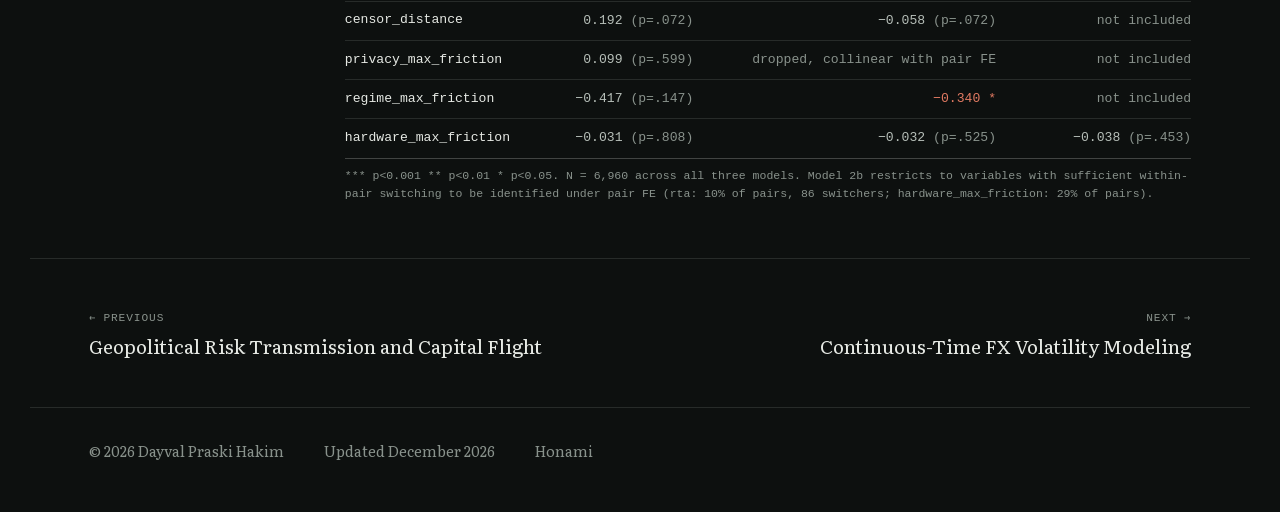
==== commit 4500fd22: "Update digital-trade.html" ====
--- a/digital-trade.html
+++ b/digital-trade.html
@@ -128,8 +128,8 @@
 
 <footer class="site-footer shell">
   <p>© 2026 Dayval Praski Hakim</p>
-  <p>Updated <span data-updated>September 2026</span></p>
-  <p class="colophon">Set in Literata and IBM Plex Mono. Map data from Natural Earth. The charts at the top of project pages illustrate each model and are not results.</p>
+  <p>Updated <span data-updated>Q4 2026</span></p>
+  <p class="colophon">Honami</p>
 </footer>
 </body>
 </html>
